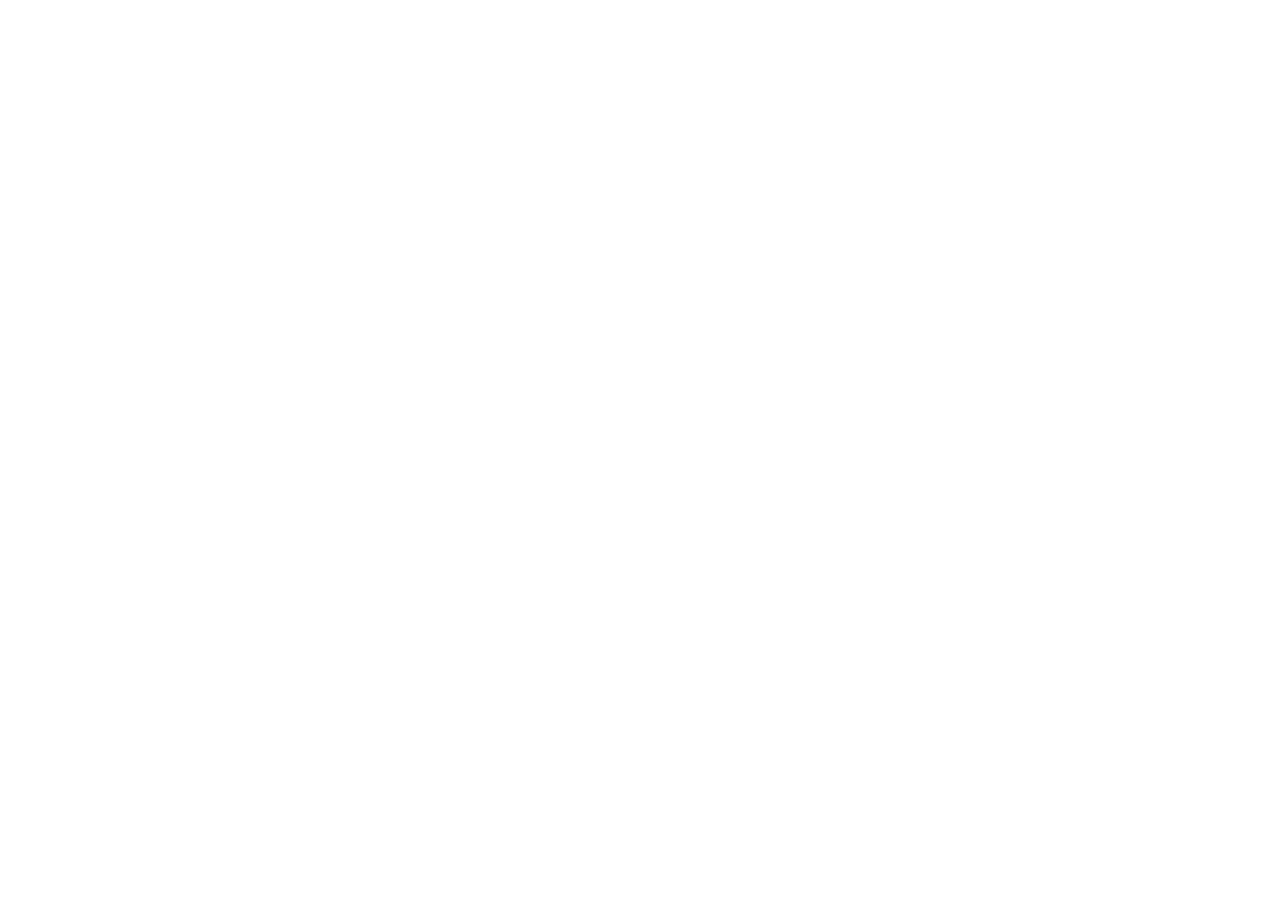
==== 10-nucleus-eWallet/index.html @ 4d9ca551 "principio nucleus" ====
<!DOCTYPE html>
<html lang="en">
<head>
    <meta charset="UTF-8">
    <meta http-equiv="X-UA-Compatible" content="IE=edge">
    <meta name="viewport" content="width=device-width, initial-scale=1.0">
    <title>Nucleus - eWallet </title>
    <link rel="preconnect" href="https://fonts.googleapis.com">
    <link rel="preconnect" href="https://fonts.gstatic.com" crossorigin>
    <link href="https://fonts.googleapis.com/css2?family=Poppins:wght@400;500;700;900&display=swap" rel="stylesheet"> 

    <link rel="stylesheet" href="css/normalize.css">
    <link rel="stylesheet" href="css/styles.css">
</head>
<body>
    
    
</body>
</html>
---- 10-nucleus-eWallet/css/styles.css ----
:root {
    --primario: #6834a6;
    --blanco: #FFF;
    --negro: #000000;
    --fuentePrincipal: 'Poppins', sans-serif;
}
html {
    font-size: 62.5%;
    box-sizing: border-box;
}
*, *:before, *:after {
    box-sizing: inherit;
}
body {
    font-family: var(--fuentePrincipal);
    font-size: 1.6rem;
    line-height: 1.8;
}
h1, h2, h3 {
    font-weight: 900;
    margin: 2rem 0;
}
h1 {
    font-size: 5rem;
}
h2 {
    font-size: 4.6rem;
}
h3 {
    font-size: 3rem;
}
a {
    text-decoration: none;
}
img {
    max-width: 100%;
    display: block;
}
.contenedor {
    max-width: 120rem;
    margin: 0 auto;
    width: 90%;
}
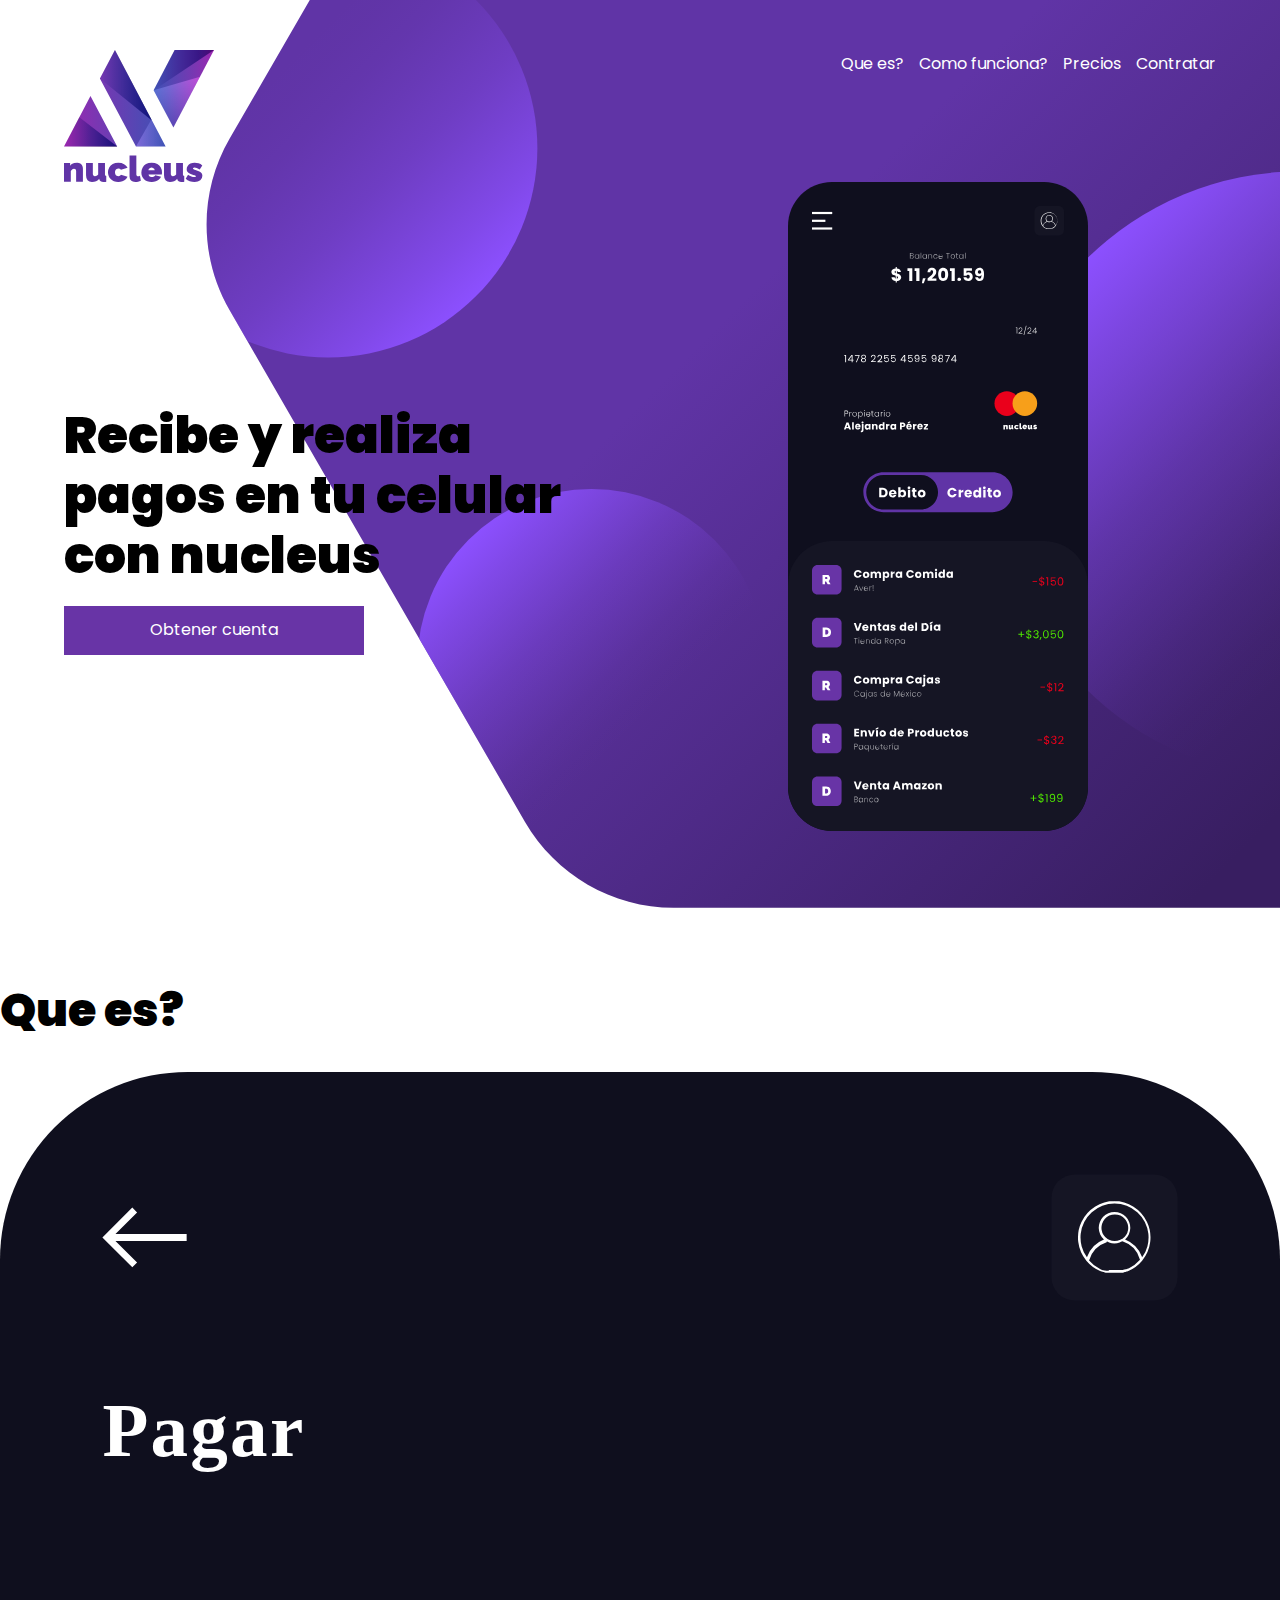
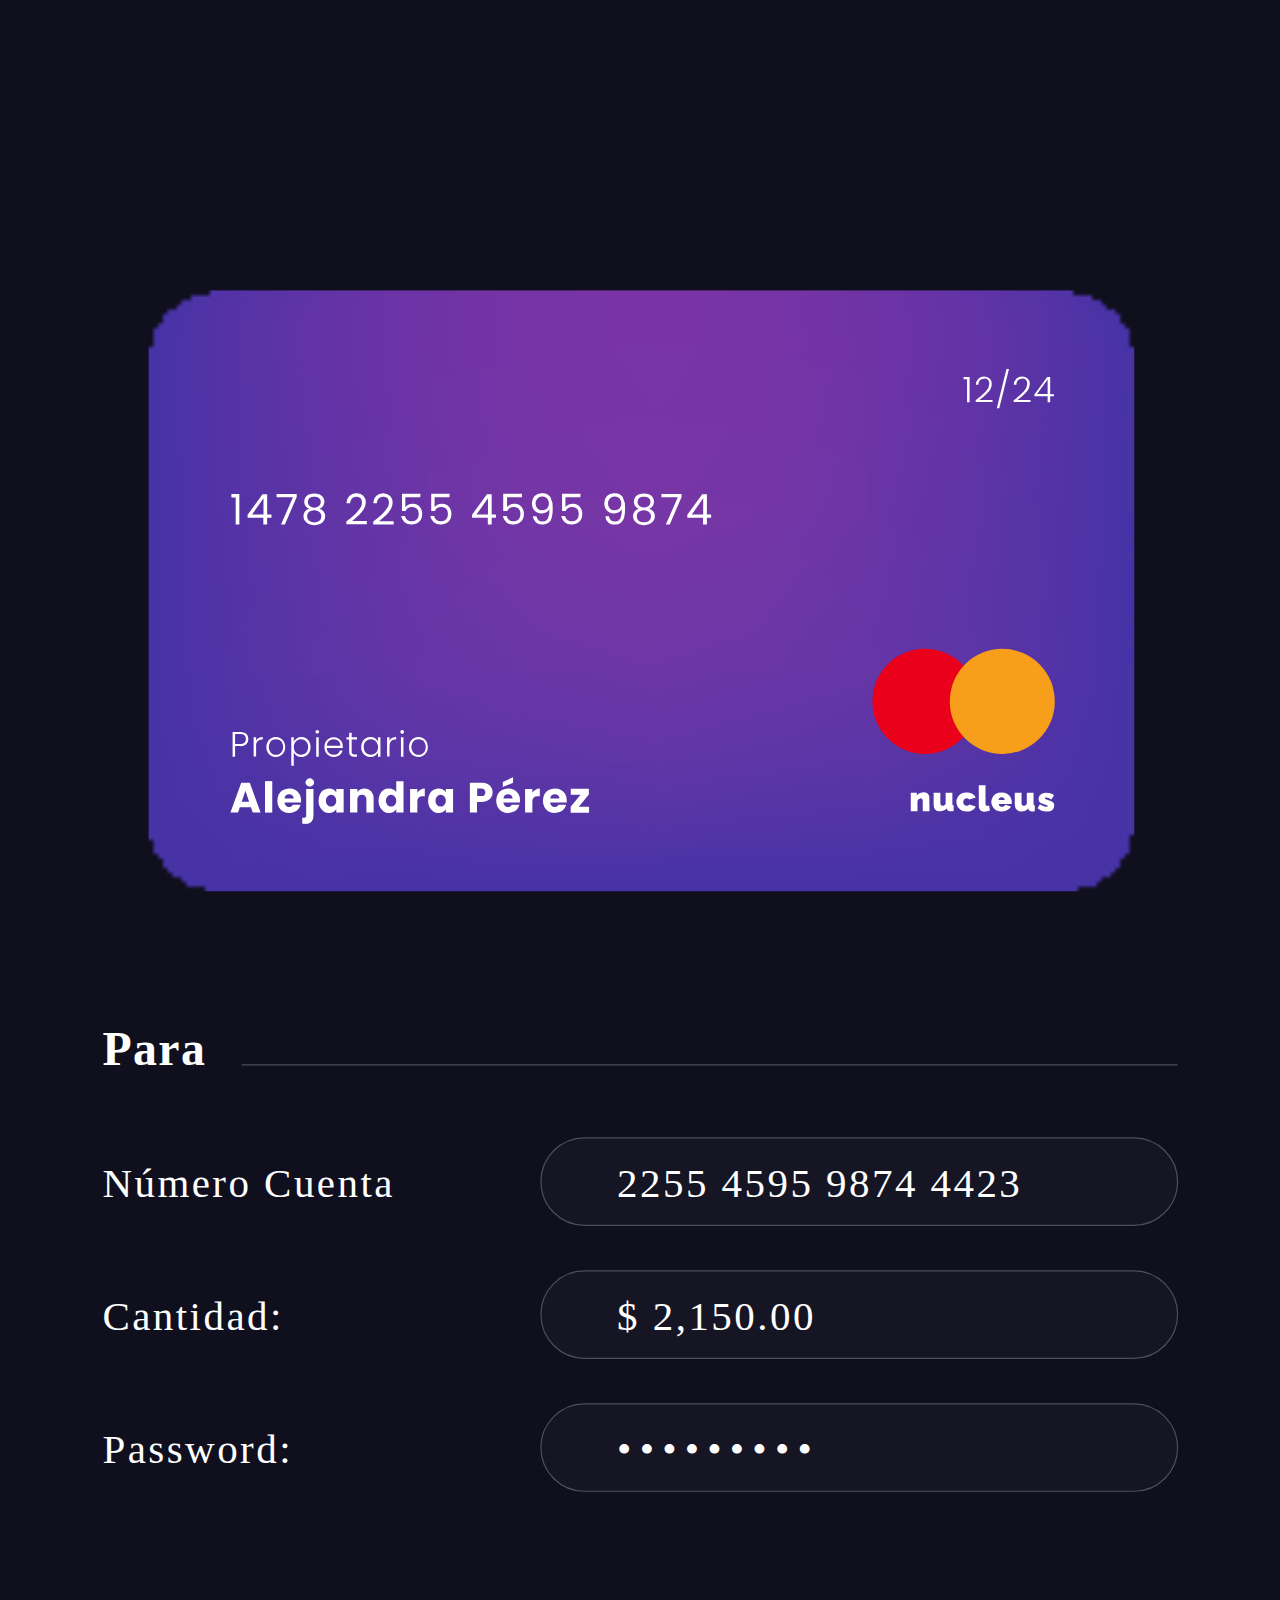
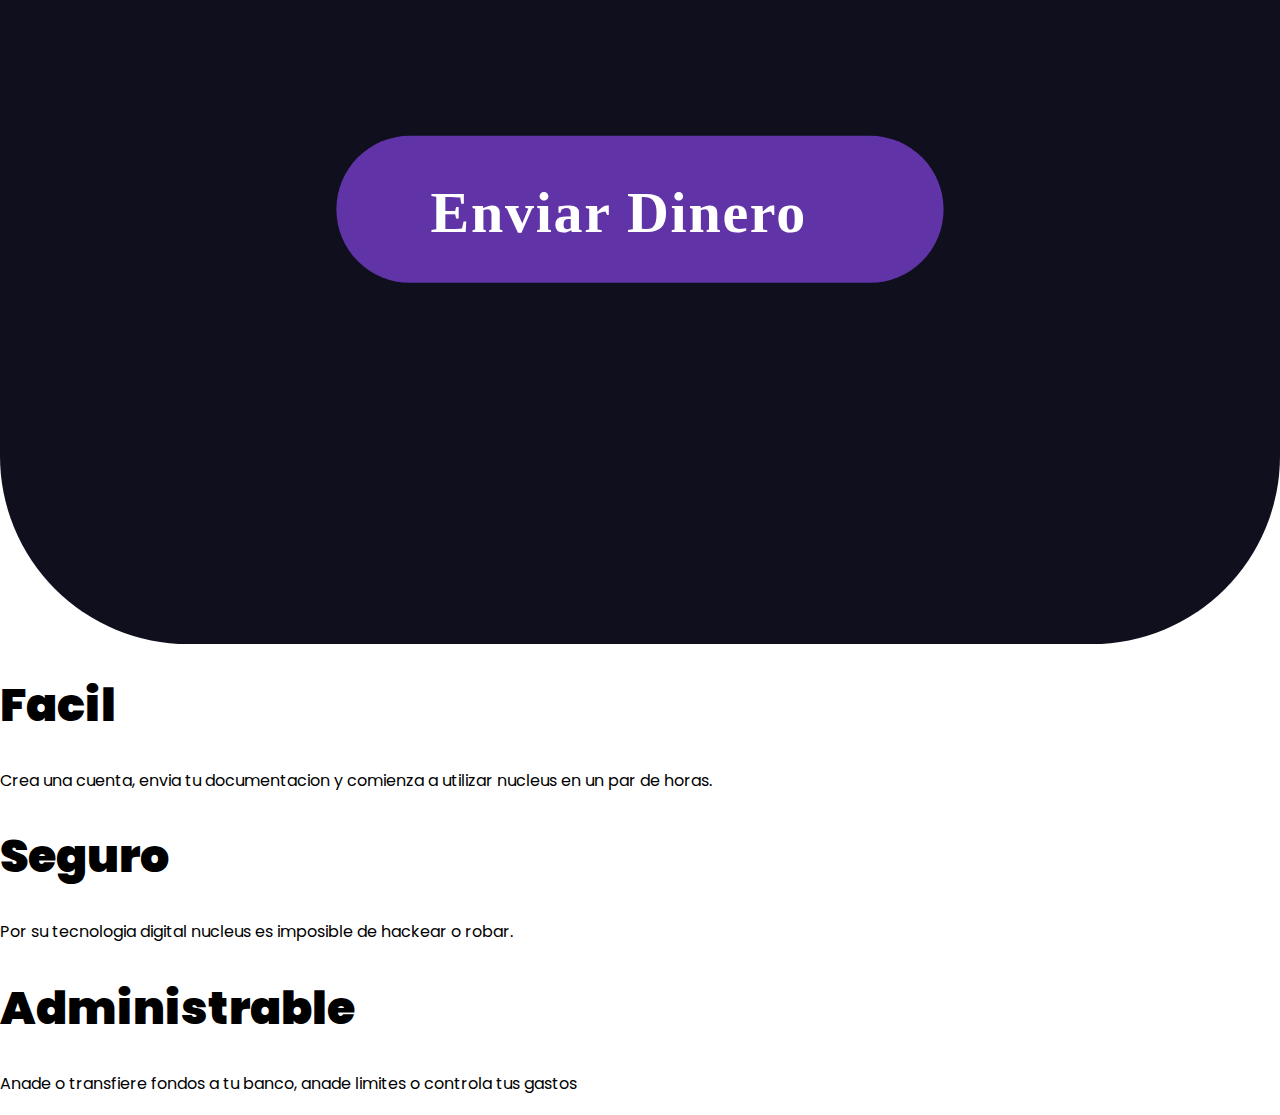
==== commit a463f624: "heading added" ====
--- a/10-nucleus-eWallet/index.html
+++ b/10-nucleus-eWallet/index.html
@@ -13,7 +13,59 @@
     <link rel="stylesheet" href="css/styles.css">
 </head>
 <body>
-    
-    
+    <header class="header">
+        <div class="header__contenedor">
+            <div class="header__barra">
+                <div class="header__logo">
+                    <img src="img/logo.svg" alt="logo nucleus">
+                </div>
+                
+                <nav class="navegacion">
+                    <a href="#" class="navegacion__link">Que es?</a>
+                    <a href="#" class="navegacion__link">Como funciona?</a>
+                    <a href="#" class="navegacion__link">Precios</a>
+                    <a href="#" class="navegacion__link">Contratar</a>
+
+                </nav>
+            </div>
+
+            <div class="header__grid">
+                <div class="header__texto">
+                    <h1 class="header__heading">Recibe y realiza pagos en tu celular con nucleus</h1>
+                    <a href="#" class="header__boton">Obtener cuenta</a>
+                </div>
+                <div class="header__grafico">
+                    <img src="img/app_1.svg" alt="imagen nucleus" class="header__imagen">
+                </div>
+            </div>
+        </div>
+    </header>
+    <main class="nucleus">
+        <h2 class="nucleus__heading">Que es?</h2>
+        <div class="nucleus__contenedor">
+            <div class="nucleus__grid">
+                <div class="nucleus__imagen">
+                    <img src="img/app_2.svg" alt="app nucleus">
+                </div>
+
+                <div class="listado">
+                    <div class="listado__elemento">
+                        <h2 class="listado__heading">Facil</h2>
+                        <p class="listado__texto">Crea una cuenta, envia tu documentacion y comienza a utilizar nucleus en un par de horas.</p>
+                    </div>
+
+                    <div class="listado__elemento">
+                        <h2 class="listado__heading">Seguro</h2>
+                        <p class="listado__texto">Por su tecnologia digital nucleus es imposible de hackear o robar.</p>
+                    </div>
+
+                    <div class="listado__elemento">
+                        <h2 class="listado__heading">Administrable</h2>
+                        <p class="listado__texto">Anade o transfiere fondos a tu banco, anade limites o controla tus gastos</p>
+                    </div>
+                </div>
+            </div>
+        </div>
+    </main>
 </body>
 </html>--- a/10-nucleus-eWallet/css/styles.css
+++ b/10-nucleus-eWallet/css/styles.css
@@ -41,3 +41,115 @@
     margin: 0 auto;
     width: 90%;
 }
+
+.header {
+    background-image: url(../img/header_bg.svg);
+    background-repeat: no-repeat;
+    background-position: top right;
+    background-size: 10rem;
+    padding: 5rem 0;
+}
+@media ( min-width: 768px ) {
+    .header {
+        background-size: 45rem;
+    }
+}
+@media ( min-width: 992px ) {
+    .header {
+        background-size: 60rem;
+    }
+}
+@media ( min-width: 1280px ) {
+    .header {
+        background-size: 110rem;
+    }
+}
+
+.header__contenedor {
+    max-width: 120rem;
+    margin: 0 auto;
+    width: 90%;
+}
+
+@media ( min-width: 768px ) {
+    .header__barra {
+        display: flex;
+        justify-content: space-between;
+    }
+}
+
+.header__logo {
+    width: 15rem;
+    margin: 0 auto 3rem auto;
+}
+@media ( min-width: 768px ) {
+    .header__logo {
+        margin: 0;
+    }
+    .header__grid {
+        display: grid;
+        grid-template-columns: repeat(2, 1fr);
+        gap: 4rem;
+        align-items: center;
+    }
+}
+
+.header__heading {
+    text-align: center;
+    font-size: 3rem;
+}
+
+@media ( min-width: 768px ) {
+    .header__heading {
+        text-align: left;
+        font-size: 5rem;
+        line-height: 1.2;
+    }
+}
+
+@media ( min-width: 768px ) {
+    .header__imagen {
+        max-width: 30rem;
+        margin: 0 auto;
+    }
+}
+
+.header__boton {
+    background-color: var(--primario);
+    color: var(--blanco);
+    display: block;
+    text-align: center;
+    padding: 1rem;
+    margin-bottom: 4rem;
+}
+
+@media ( min-width: 768px ) {
+    .header__boton {
+        max-width: 30rem;
+        padding: 1rem 3rem;
+    }
+}
+
+.navegacion {
+    display: flex;
+    flex-direction: column;
+    align-items: center;
+}
+@media ( min-width: 768px ) {
+    .navegacion {
+        flex-direction: row;
+        align-items: flex-start;
+        gap: 1.5rem;
+    }
+}
+
+.navegacion__link {
+    color: var(--primario);
+}
+@media ( min-width: 768px ) {
+    .navegacion__link {
+        color: #FFF;
+    }
+}
+
+/** nucleus **/
